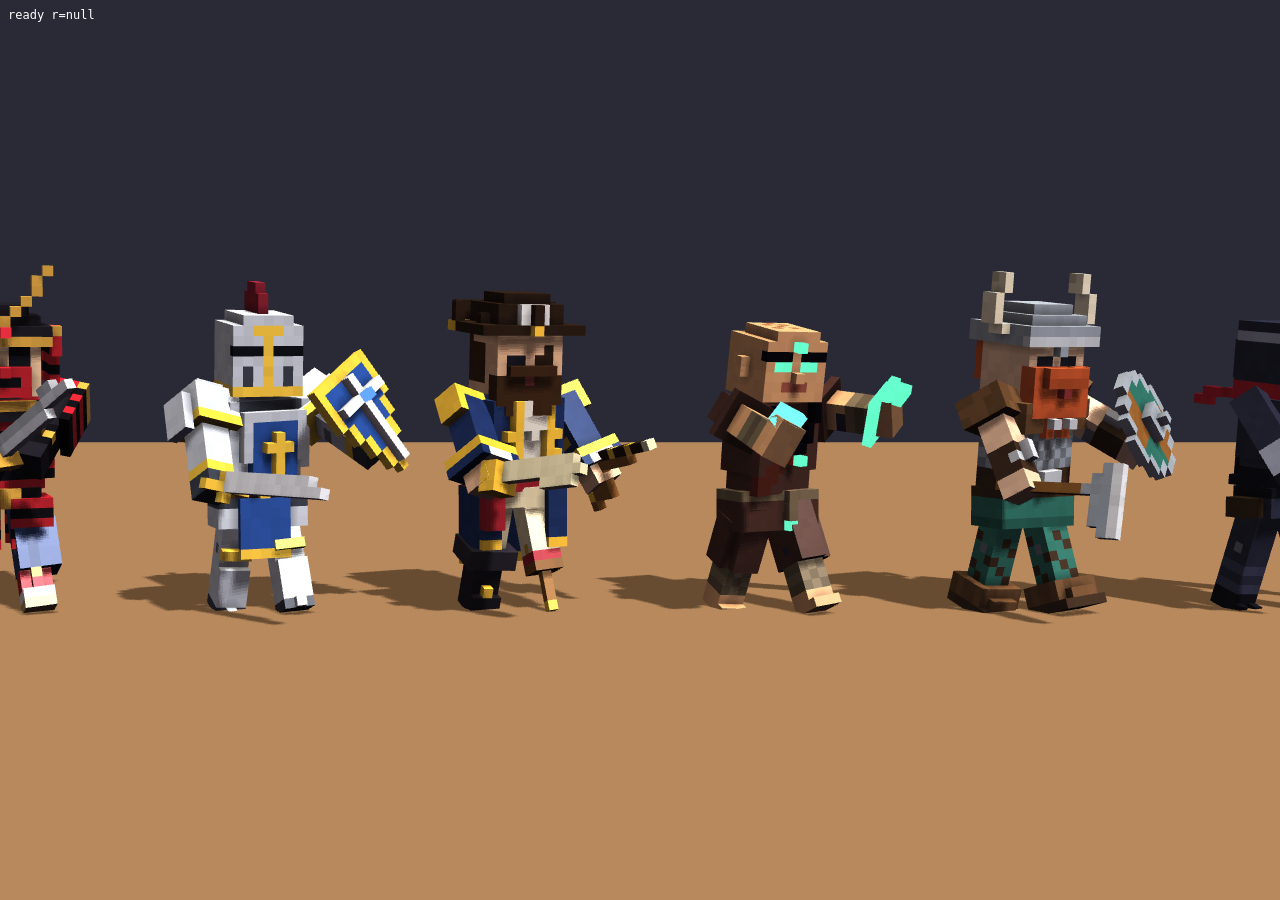
==== tools/viewer.html @ 6993c003 "KNOCK//BACK: a voxel action-figure arena fighter Six warrior lines of snap-on parts (head, core, arm" ====
<!doctype html>
<html><head><meta charset="utf-8"><title>Figure Viewer</title>
<style>html,body{margin:0;background:#1b1b24;color:#fff;font:12px monospace;overflow:hidden}#info{position:fixed;left:8px;top:8px}</style></head>
<body><div id="info"></div>
<script src="../lib/three.min.js"></script>
<script src="../js/util.js"></script><script src="../js/voxel.js"></script><script src="../js/parts.js"></script>
<script src="../js/models.js"></script><script src="../js/anim.js"></script>
<script>
// tools/viewer.html?pose=ready|slashA|...&r=0..3&rot=0.5&mix=1
const q = new URLSearchParams(location.search);
const R = new THREE.WebGLRenderer({ antialias: true }); R.setSize(innerWidth, innerHeight); R.shadowMap.enabled = true; document.body.append(R.domElement);

const sc = new THREE.Scene(); sc.background = new THREE.Color(0x2a2a36);
const cam = new THREE.PerspectiveCamera(30, innerWidth / innerHeight, 0.1, 100);
sc.add(new THREE.HemisphereLight(0xfff4e8, 0x3a3040, 0.75)); const sun = new THREE.DirectionalLight(0xffffff, 0.8); sun.position.set(3, 6, 5); sun.castShadow = true; sc.add(sun);
const fl = new THREE.Mesh(new THREE.PlaneGeometry(40, 40), new THREE.MeshLambertMaterial({ color: 0x8a6a4a })); fl.rotation.x = -Math.PI / 2; fl.receiveShadow = true; sc.add(fl);
const lines = KB.LINE_ORDER, figs = [];
const rr = q.has('r') ? +q.get('r') : null;
lines.forEach((l, i) => {
  let b = KB.mintBuild(l, rr != null ? rr : (i % 4));
  if (q.get('mix')) b = KB.randomBuild(3);
  const F = Models.figure(b); F.root.position.set((i - 2.5) * 1.6, 0, 0); F.root.rotation.y = +(q.get('rot') || 0.45); sc.add(F.root); figs.push(F);
  const pn = q.get('pose') || 'ready';
  let pose = Anim.readyFor(b);
  if (Anim.P[pn]) pose = Anim.blend(Anim.readyFor(b), Anim.P[pn][q.get('ph') || 'strike'], 1, Anim.readyFor(b));
  else if (Anim.STATE[pn]) pose = Anim.fill(Anim.STATE[pn]);
  Anim.set(F, pose);
});
cam.position.set(+(q.get("cx")||0), 1.6, +(q.get("cz")||10.5)); cam.lookAt(+(q.get("cx")||0), 1.0, 0); cam.fov = +(q.get("fov")||30); cam.updateProjectionMatrix();
R.render(sc, cam);
document.getElementById('info').textContent = (q.get('pose') || 'ready') + ' r=' + rr;
window.__ready = true;
</script></body></html>
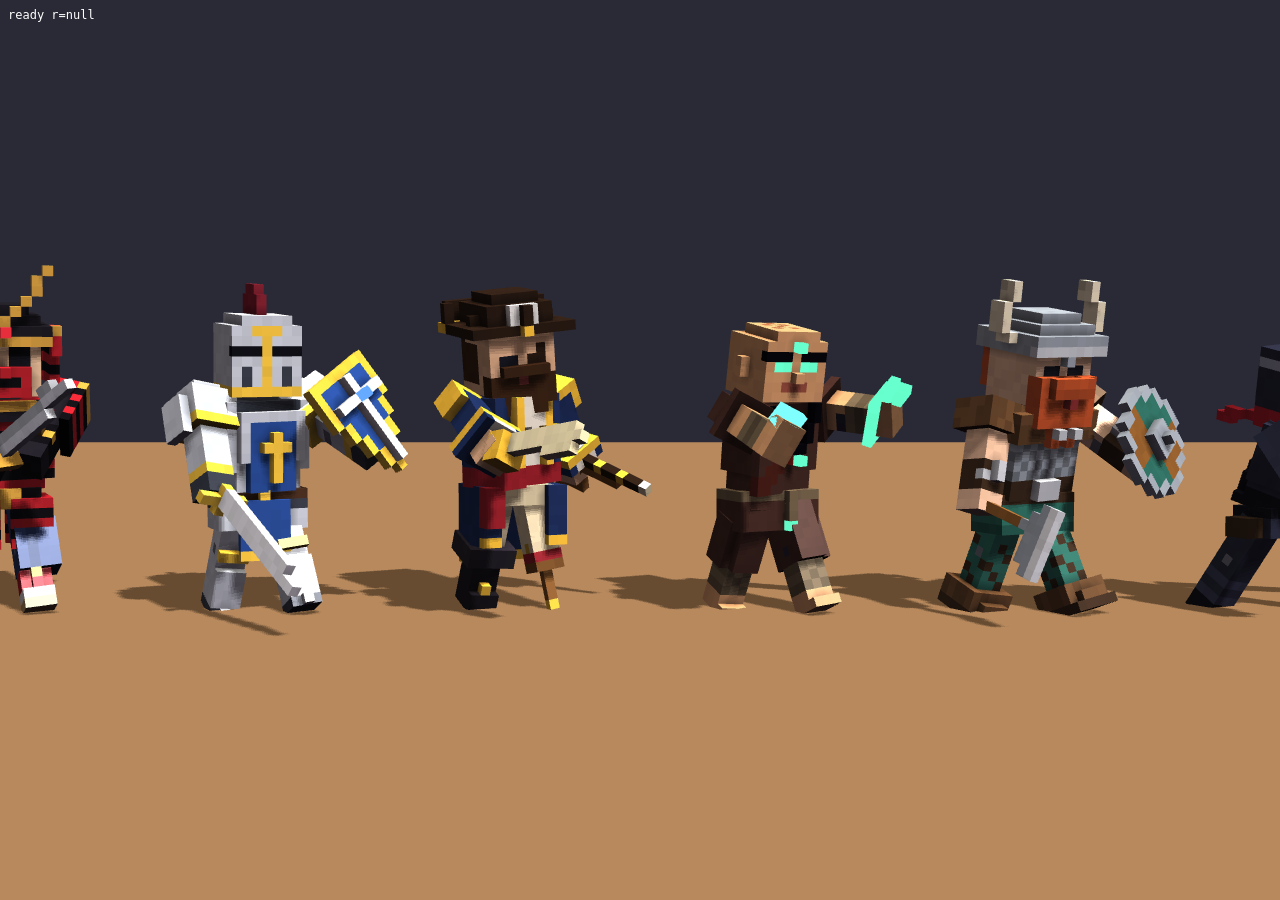
==== commit 576aa781: "Give every line its own combos, stance and signature Each R-arm now has its own string tree instead " ====
--- a/tools/viewer.html
+++ b/tools/viewer.html
@@ -20,7 +20,7 @@
   let b = KB.mintBuild(l, rr != null ? rr : (i % 4));
   if (q.get('mix')) b = KB.randomBuild(3);
   const F = Models.figure(b); F.root.position.set((i - 2.5) * 1.6, 0, 0); F.root.rotation.y = +(q.get('rot') || 0.45); sc.add(F.root); figs.push(F);
-  const pn = q.get('pose') || 'ready';
+  const pn = q.get('poses') ? q.get('poses').split(',')[i] : (q.get('pose') || 'ready');
   let pose = Anim.readyFor(b);
   if (Anim.P[pn]) pose = Anim.blend(Anim.readyFor(b), Anim.P[pn][q.get('ph') || 'strike'], 1, Anim.readyFor(b));
   else if (Anim.STATE[pn]) pose = Anim.fill(Anim.STATE[pn]);
